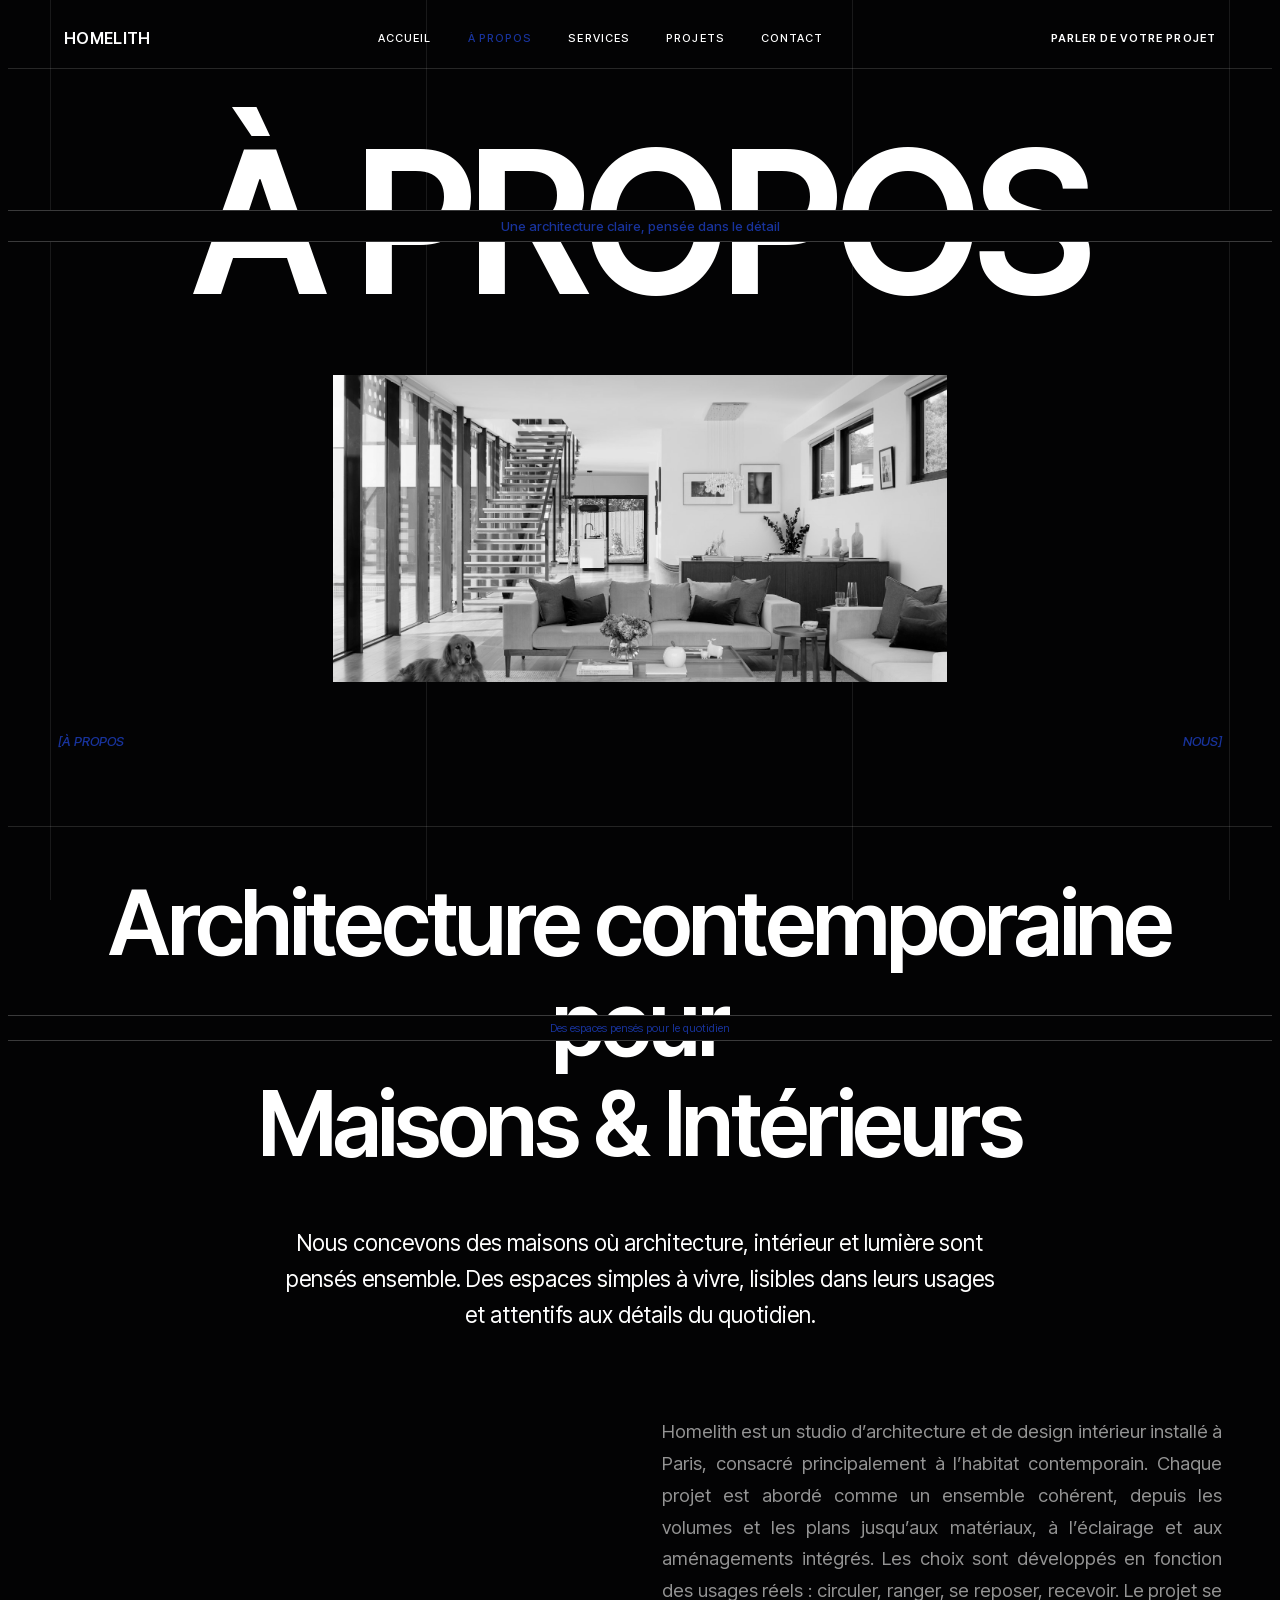
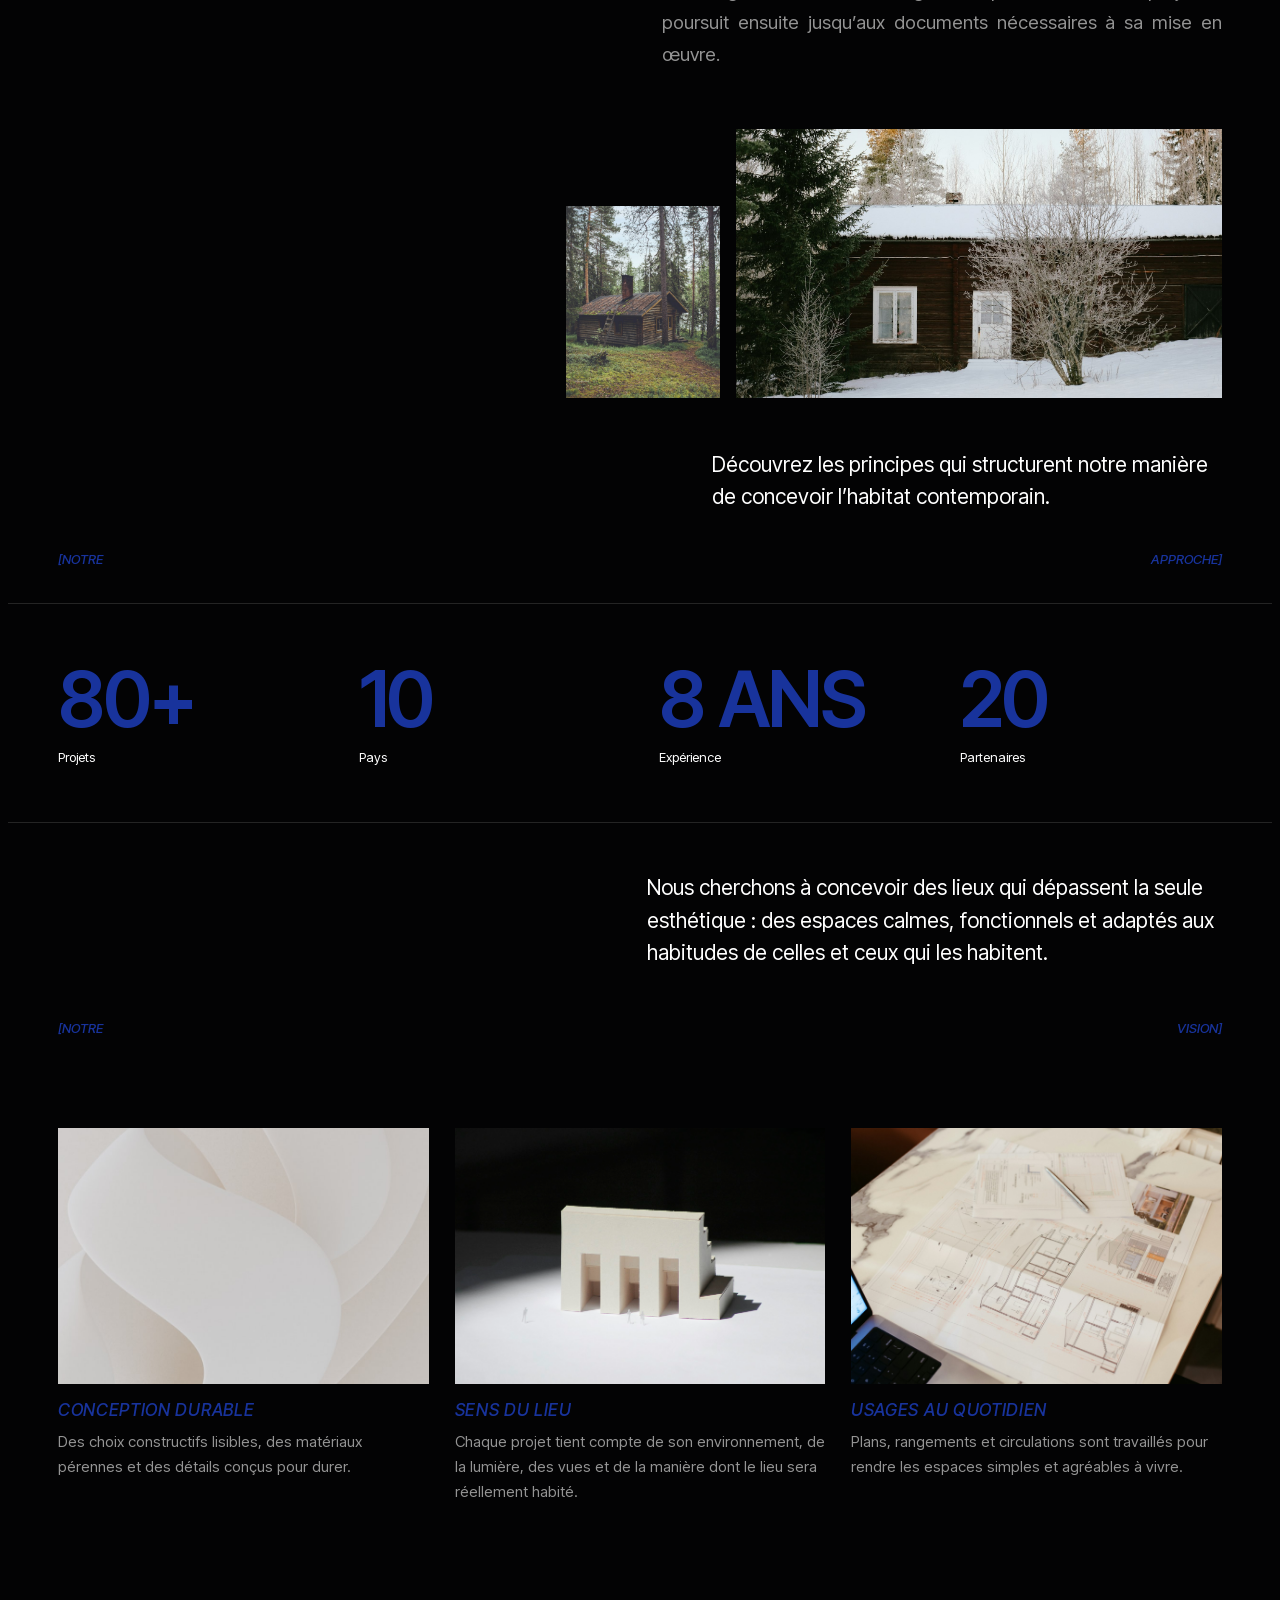
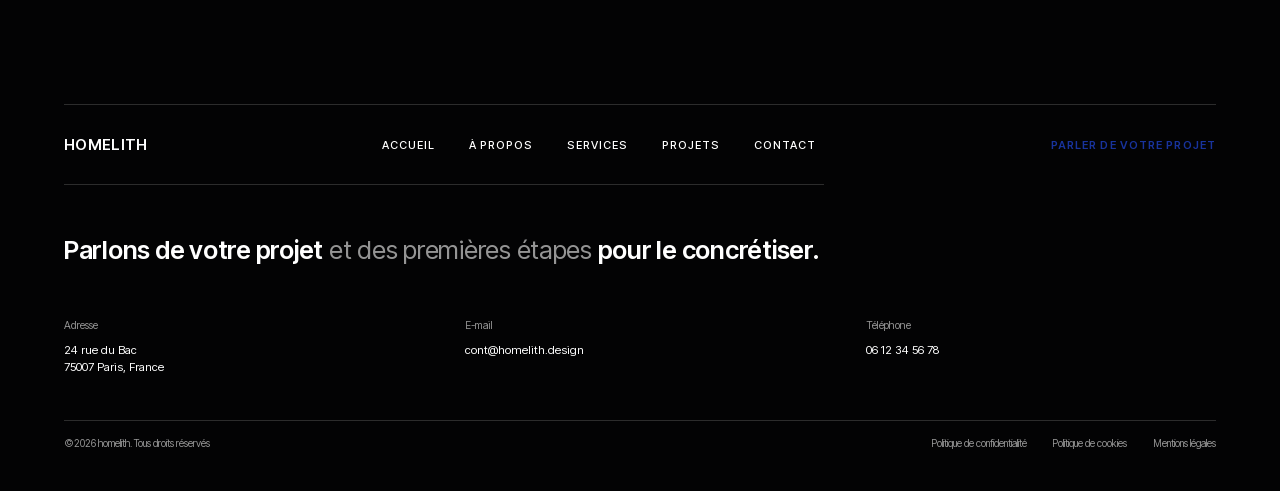
==== about.html @ 672fe9d5 "Site HOMELITH — version finale francisée (studio Paris) Site statique multi-pages (index/about/servi" ====
<!DOCTYPE html>
<html lang="en">
<head>
<meta charset="utf-8">
<meta name="viewport" content="width=device-width, initial-scale=1">
<title>Homelith — À propos</title>
<meta name="description" content="Une architecture claire, pensée dans le détail — l’approche du studio Homelith.">
<link rel="icon" href="data:image/svg+xml,%3Csvg xmlns='http://www.w3.org/2000/svg' viewBox='0 0 32 32'%3E%3Crect width='32' height='32' fill='%23030304'/%3E%3Ctext x='16' y='22' font-family='Arial,sans-serif' font-size='18' font-weight='700' fill='%23fff' text-anchor='middle'%3EH%3C/text%3E%3C/svg%3E">
<link rel="preload" href="assets/css/styles.css?v=1d74d351" as="style">
<link rel="stylesheet" href="assets/css/styles.css?v=1d74d351">
</head>
<body data-page="about">
<header class="site-header">
  <div class="wrap bar">
    <a class="brand" href="index.html">HOMELITH</a>
    <nav class="nav">
      <a href="index.html">ACCUEIL</a>
      <a href="about.html">À PROPOS</a>
      <a href="services.html">SERVICES</a>
      <a href="projects.html">PROJETS</a>
      <a href="contact.html">CONTACT</a>
    </nav>
    <a class="header-cta" href="contact.html">PARLER DE VOTRE PROJET</a>
    <button class="burger" aria-label="Menu" onclick="toggleMenu()"><span></span><span></span></button>
  </div>
  <div class="mobile-menu" id="mobileMenu">
    <a href="index.html">ACCUEIL</a>
    <a href="about.html">À PROPOS</a>
    <a href="services.html">SERVICES</a>
    <a href="projects.html">PROJETS</a>
    <a href="contact.html">CONTACT</a>
    <a href="contact.html" style="color:#18339C;font-weight:600">PARLER DE VOTRE PROJET</a>
  </div>
</header>
<main>
<div style="position:absolute;inset:0;pointer-events:none;z-index:1">
<div style="position:absolute;top:0;bottom:0;left:min(5vw,50px);width:1px;background:rgba(255,255,255,.09)"></div>
<div style="position:absolute;top:0;bottom:0;left:33.3%;width:1px;background:rgba(255,255,255,.09)"></div>
<div style="position:absolute;top:0;bottom:0;left:66.6%;width:1px;background:rgba(255,255,255,.09)"></div>
<div style="position:absolute;top:0;bottom:0;right:min(5vw,50px);width:1px;background:rgba(255,255,255,.09)"></div>
</div>

<section style="position:relative;z-index:2;padding:clamp(30px,4.2vw,64px) 0 clamp(44px,6vw,92px)">
<div style="position:relative;text-align:center">
<div style="font-weight:600;font-size:clamp(54px,15.5vw,222px);line-height:1;letter-spacing:-.035em">À PROPOS</div>
<div style="position:absolute;left:0;right:0;top:44%;border-top:1px solid rgba(255,255,255,.22);border-bottom:1px solid rgba(255,255,255,.22);background:#030304;padding:7px 0;font-size:clamp(9px,1.05vw,13px);color:#18339C;font-weight:500">Une architecture claire, pensée dans le détail</div>
</div>
<div style="width:min(648px,48vw);margin:clamp(30px,4.2vw,76px) auto 0;height:clamp(210px,24vw,360px);position:relative;filter:grayscale(1);overflow:hidden"><img class="ph bw" src="assets/images/ab-studio.jpg" alt="architect studio — black & white" loading="lazy"></div>
<div style="display:flex;justify-content:space-between;padding:clamp(24px,4vw,52px) min(5vw,50px) 0;font-style:italic;font-weight:500;font-size:13px;color:#18339C">
<div>[À PROPOS</div><div>NOUS]</div>
</div>
</section>

<section style="position:relative;z-index:2;border-top:1px solid rgba(255,255,255,.13);padding:clamp(26px,3.6vw,66px) 0 0">
<div style="position:relative;text-align:center;padding:0 min(6vw,60px)">
<div style="font-weight:600;font-size:clamp(36px,7vw,102px);line-height:1.12;letter-spacing:-.03em">Architecture contemporaine<br>pour<br>Maisons &amp; Intérieurs</div>
<div style="position:absolute;left:0;right:0;top:47%;border-top:1px solid rgba(255,255,255,.22);border-bottom:1px solid rgba(255,255,255,.22);background:#030304;padding:5px 0;font-size:clamp(8.5px,.9vw,11px);color:#18339C">Des espaces pensés pour le quotidien</div>
</div>
<div style="max-width:min(730px,84vw);margin:clamp(30px,4vw,68px) auto 0;text-align:center;font-size:clamp(17px,1.75vw,24px);line-height:1.6">Nous concevons des maisons où architecture, intérieur et lumière sont pensés ensemble. Des espaces simples à vivre, lisibles dans leurs usages et attentifs aux détails du quotidien.</div>
<div style="padding:clamp(46px,6.5vw,116px) min(5vw,50px) 0"><div style="max-width:min(560px,92%);margin-left:auto;font-size:18.5px;line-height:1.72;color:#949494;text-align:justify">Homelith est un studio d’architecture et de design intérieur installé à Paris, consacré principalement à l’habitat contemporain. Chaque projet est abordé comme un ensemble cohérent, depuis les volumes et les plans jusqu’aux matériaux, à l’éclairage et aux aménagements intégrés. Les choix sont développés en fonction des usages réels : circuler, ranger, se reposer, recevoir. Le projet se poursuit ensuite jusqu’aux documents nécessaires à sa mise en œuvre.</div><div style="display:flex;gap:16px;align-items:flex-end;justify-content:flex-end;margin-top:clamp(32px,4.6vw,72px)"><div style="width:clamp(110px,12vw,172px);height:clamp(138px,15vw,208px);position:relative;overflow:hidden"><img class="ph" src="assets/images/ab-winter-1.jpg" alt="cabin in winter, small" loading="lazy"></div><div style="width:clamp(310px,38vw,556px);height:clamp(186px,21vw,296px);position:relative;overflow:hidden"><img class="ph" src="assets/images/ab-winter-2.jpg" alt="black house in snow" loading="lazy"></div></div></div>
<div style="max-width:min(560px,80vw);margin:clamp(30px,4vw,78px) 0 0 auto;padding:0 min(5vw,50px) clamp(20px,3vw,40px) 0;font-size:clamp(16px,1.65vw,23px);line-height:1.5">Découvrez les principes qui structurent notre manière de concevoir l’habitat contemporain.</div>
<div style="display:flex;justify-content:space-between;padding:0 min(5vw,50px) clamp(20px,3vw,36px);font-style:italic;font-weight:500;font-size:13px;color:#18339C">
<div>[NOTRE</div><div>APPROCHE]</div>
</div>
</section>

<section style="position:relative;z-index:2;border-top:1px solid rgba(255,255,255,.13);border-bottom:1px solid rgba(255,255,255,.13);padding:clamp(32px,4.5vw,72px) min(5vw,50px);display:flex;flex-wrap:wrap;gap:clamp(24px,3vw,40px)">
<div style="flex:1 1 140px;min-width:120px">
<div style="color:#18339C;font-weight:600;font-size:clamp(42px,6vw,86px);line-height:1;letter-spacing:-.03em">80+</div>
<div style="font-size:13px;margin-top:10px">Projets</div>
</div>
<div style="flex:1 1 140px;min-width:120px">
<div style="color:#18339C;font-weight:600;font-size:clamp(42px,6vw,86px);line-height:1;letter-spacing:-.03em">10</div>
<div style="font-size:13px;margin-top:10px">Pays</div>
</div>
<div style="flex:1 1 140px;min-width:120px">
<div style="color:#18339C;font-weight:600;font-size:clamp(42px,6vw,86px);line-height:1;letter-spacing:-.03em">8 ANS</div>
<div style="font-size:13px;margin-top:10px">Expérience</div>
</div>
<div style="flex:1 1 140px;min-width:120px">
<div style="color:#18339C;font-weight:600;font-size:clamp(42px,6vw,86px);line-height:1;letter-spacing:-.03em">20</div>
<div style="font-size:13px;margin-top:10px">Partenaires</div>
</div>
</section>

<section style="position:relative;z-index:2;padding:clamp(28px,3.8vw,62px) min(5vw,50px) clamp(20px,2.8vw,46px)">
<div style="max-width:min(575px,82vw);margin-left:auto;font-size:clamp(16px,1.65vw,23px);line-height:1.55">Nous cherchons à concevoir des lieux qui dépassent la seule esthétique : des espaces calmes, fonctionnels et adaptés aux habitudes de celles et ceux qui les habitent.</div>
<div style="display:flex;justify-content:space-between;padding-top:clamp(26px,4vw,50px);font-style:italic;font-weight:500;font-size:13px;color:#18339C">
<div>[NOTRE</div><div>VISION]</div>
</div>
</section>

<section style="position:relative;z-index:2;padding:clamp(32px,4.4vw,76px) min(5vw,50px) clamp(58px,7.6vw,124px);display:flex;gap:clamp(16px,2vw,26px);flex-wrap:wrap">
<div style="flex:1 1 250px;min-width:230px">
<div style="height:clamp(180px,20vw,290px);position:relative;overflow:hidden"><img class="ph" src="assets/images/ab-card-1.jpg" alt="curved white paper forms" loading="lazy"></div>
<div style="font-style:italic;font-weight:500;font-size:17px;letter-spacing:.04em;color:#18339C;margin:16px 0 10px">CONCEPTION DURABLE</div>
<div style="font-size:15px;line-height:1.65;color:#949494">Des choix constructifs lisibles, des matériaux pérennes et des détails conçus pour durer.</div>
</div>
<div style="flex:1 1 250px;min-width:230px">
<div style="height:clamp(180px,20vw,290px);position:relative;overflow:hidden"><img class="ph" src="assets/images/ab-card-2.jpg" alt="white architectural model" loading="lazy"></div>
<div style="font-style:italic;font-weight:500;font-size:17px;letter-spacing:.04em;color:#18339C;margin:16px 0 10px">SENS DU LIEU</div>
<div style="font-size:15px;line-height:1.65;color:#949494">Chaque projet tient compte de son environnement, de la lumière, des vues et de la manière dont le lieu sera réellement habité.</div>
</div>
<div style="flex:1 1 250px;min-width:230px">
<div style="height:clamp(180px,20vw,290px);position:relative;overflow:hidden"><img class="ph" src="assets/images/ab-card-3.jpg" alt="drawn floor plan on a desk" loading="lazy"></div>
<div style="font-style:italic;font-weight:500;font-size:17px;letter-spacing:.04em;color:#18339C;margin:16px 0 10px">USAGES AU QUOTIDIEN</div>
<div style="font-size:15px;line-height:1.65;color:#949494">Plans, rangements et circulations sont travaillés pour rendre les espaces simples et agréables à vivre.</div>
</div>
</section>
</main>
<footer style="width:min(1200px,90vw);margin:clamp(50px,8vw,110px) auto 0;padding-bottom:clamp(20px,3vw,34px)">
<div style="border-top:1px solid rgba(255,255,255,.16);padding:clamp(20px,3vw,30px) 0;display:flex;align-items:center;justify-content:space-between;gap:20px;flex-wrap:wrap">
<div onclick="location.href='index.html'" style="font-weight:600;font-size:15px;letter-spacing:.02em;cursor:pointer">HOMELITH</div>
<nav style="display:flex;gap:clamp(16px,2.6vw,36px);font-size:11px;font-weight:500;letter-spacing:.1em;flex-wrap:wrap">
<div onclick="location.href='index.html'" style="cursor:pointer">ACCUEIL</div>
<div onclick="location.href='about.html'" style="cursor:pointer">À PROPOS</div>
<div onclick="location.href='services.html'" style="cursor:pointer">SERVICES</div>
<div onclick="location.href='projects.html'" style="cursor:pointer">PROJETS</div>
<div onclick="location.href='contact.html'" style="cursor:pointer">CONTACT</div>
</nav>
<div onclick="location.href='contact.html'" style="font-size:11px;font-weight:600;letter-spacing:.1em;color:#18339C;cursor:pointer">PARLER DE VOTRE PROJET</div>
</div>
<div style="border-top:1px solid rgba(255,255,255,.16);padding:clamp(26px,4vw,48px) 0 clamp(30px,4vw,54px);font-size:clamp(16px,2vw,26px);line-height:1.35;letter-spacing:-.01em;max-width:760px"><span style="font-weight:600">Parlons de votre projet</span> <span style="color:#949494">et des premières étapes</span> <span style="font-weight:600">pour le concrétiser.</span></div>
<div style="display:flex;gap:clamp(20px,4vw,60px);flex-wrap:wrap;padding-bottom:clamp(26px,4vw,44px)">
<div style="flex:1 1 200px;min-width:170px">
<div style="font-size:10.5px;color:#949494;margin-bottom:10px">Adresse</div>
<div style="font-size:11.5px;line-height:1.5">24 rue du Bac<br>75007 Paris, France</div>
</div>
<div style="flex:1 1 200px;min-width:170px">
<div style="font-size:10.5px;color:#949494;margin-bottom:10px">E-mail</div>
<div style="font-size:11.5px;line-height:1.5">cont@homelith.design</div>
</div>
<div style="flex:1 1 200px;min-width:170px">
<div style="font-size:10.5px;color:#949494;margin-bottom:10px">Téléphone</div>
<div style="font-size:11.5px;line-height:1.5">06 12 34 56 78</div>
</div>
</div>
<div style="border-top:1px solid rgba(255,255,255,.16);padding-top:16px;display:flex;justify-content:space-between;gap:16px;flex-wrap:wrap;font-size:10px;color:#949494">
<div>©2026 homelith. Tous droits réservés</div>
<div style="display:flex;gap:clamp(14px,2vw,26px)">
<div>Politique de confidentialité</div>
<div>Politique de cookies</div>
<div>Mentions légales</div>
</div>
</div>
</footer>
<script src="assets/js/main.js?v=1d74d351" defer></script>
</body>
</html>
---- assets/css/styles.css ----
@font-face {
  font-family: 'Inter Tight';
  font-style: italic;
  font-weight: 400;
  font-display: swap;
  src: url("../fonts/06019c0d-9b26-4d04-b761-f902d1ddaa3a.woff2") format('woff2');
  unicode-range: U+0460-052F, U+1C80-1C8A, U+20B4, U+2DE0-2DFF, U+A640-A69F, U+FE2E-FE2F;
}
/* cyrillic */
@font-face {
  font-family: 'Inter Tight';
  font-style: italic;
  font-weight: 400;
  font-display: swap;
  src: url("../fonts/a4943705-ee1f-40c4-b0c6-a96378a367a2.woff2") format('woff2');
  unicode-range: U+0301, U+0400-045F, U+0490-0491, U+04B0-04B1, U+2116;
}
/* greek-ext */
@font-face {
  font-family: 'Inter Tight';
  font-style: italic;
  font-weight: 400;
  font-display: swap;
  src: url("../fonts/ac2bfabd-6982-4e6d-97a0-be0786db70fe.woff2") format('woff2');
  unicode-range: U+1F00-1FFF;
}
/* greek */
@font-face {
  font-family: 'Inter Tight';
  font-style: italic;
  font-weight: 400;
  font-display: swap;
  src: url("../fonts/ff351326-7f2c-4c89-90bb-53c91300c908.woff2") format('woff2');
  unicode-range: U+0370-0377, U+037A-037F, U+0384-038A, U+038C, U+038E-03A1, U+03A3-03FF;
}
/* vietnamese */
@font-face {
  font-family: 'Inter Tight';
  font-style: italic;
  font-weight: 400;
  font-display: swap;
  src: url("../fonts/71c9f833-1aa9-4c13-8c57-2075fcbbff94.woff2") format('woff2');
  unicode-range: U+0102-0103, U+0110-0111, U+0128-0129, U+0168-0169, U+01A0-01A1, U+01AF-01B0, U+0300-0301, U+0303-0304, U+0308-0309, U+0323, U+0329, U+1EA0-1EF9, U+20AB;
}
/* latin-ext */
@font-face {
  font-family: 'Inter Tight';
  font-style: italic;
  font-weight: 400;
  font-display: swap;
  src: url("../fonts/3a5c5d88-f42d-4cc6-bcf9-59f2c28704bc.woff2") format('woff2');
  unicode-range: U+0100-02BA, U+02BD-02C5, U+02C7-02CC, U+02CE-02D7, U+02DD-02FF, U+0304, U+0308, U+0329, U+1D00-1DBF, U+1E00-1E9F, U+1EF2-1EFF, U+2020, U+20A0-20AB, U+20AD-20C0, U+2113, U+2C60-2C7F, U+A720-A7FF;
}
/* latin */
@font-face {
  font-family: 'Inter Tight';
  font-style: italic;
  font-weight: 400;
  font-display: swap;
  src: url("../fonts/0e027fd2-0095-4105-9342-52ce3b7681ce.woff2") format('woff2');
  unicode-range: U+0000-00FF, U+0131, U+0152-0153, U+02BB-02BC, U+02C6, U+02DA, U+02DC, U+0304, U+0308, U+0329, U+2000-206F, U+20AC, U+2122, U+2191, U+2193, U+2212, U+2215, U+FEFF, U+FFFD;
}
/* cyrillic-ext */
@font-face {
  font-family: 'Inter Tight';
  font-style: italic;
  font-weight: 500;
  font-display: swap;
  src: url("../fonts/06019c0d-9b26-4d04-b761-f902d1ddaa3a.woff2") format('woff2');
  unicode-range: U+0460-052F, U+1C80-1C8A, U+20B4, U+2DE0-2DFF, U+A640-A69F, U+FE2E-FE2F;
}
/* cyrillic */
@font-face {
  font-family: 'Inter Tight';
  font-style: italic;
  font-weight: 500;
  font-display: swap;
  src: url("../fonts/a4943705-ee1f-40c4-b0c6-a96378a367a2.woff2") format('woff2');
  unicode-range: U+0301, U+0400-045F, U+0490-0491, U+04B0-04B1, U+2116;
}
/* greek-ext */
@font-face {
  font-family: 'Inter Tight';
  font-style: italic;
  font-weight: 500;
  font-display: swap;
  src: url("../fonts/ac2bfabd-6982-4e6d-97a0-be0786db70fe.woff2") format('woff2');
  unicode-range: U+1F00-1FFF;
}
/* greek */
@font-face {
  font-family: 'Inter Tight';
  font-style: italic;
  font-weight: 500;
  font-display: swap;
  src: url("../fonts/ff351326-7f2c-4c89-90bb-53c91300c908.woff2") format('woff2');
  unicode-range: U+0370-0377, U+037A-037F, U+0384-038A, U+038C, U+038E-03A1, U+03A3-03FF;
}
/* vietnamese */
@font-face {
  font-family: 'Inter Tight';
  font-style: italic;
  font-weight: 500;
  font-display: swap;
  src: url("../fonts/71c9f833-1aa9-4c13-8c57-2075fcbbff94.woff2") format('woff2');
  unicode-range: U+0102-0103, U+0110-0111, U+0128-0129, U+0168-0169, U+01A0-01A1, U+01AF-01B0, U+0300-0301, U+0303-0304, U+0308-0309, U+0323, U+0329, U+1EA0-1EF9, U+20AB;
}
/* latin-ext */
@font-face {
  font-family: 'Inter Tight';
  font-style: italic;
  font-weight: 500;
  font-display: swap;
  src: url("../fonts/3a5c5d88-f42d-4cc6-bcf9-59f2c28704bc.woff2") format('woff2');
  unicode-range: U+0100-02BA, U+02BD-02C5, U+02C7-02CC, U+02CE-02D7, U+02DD-02FF, U+0304, U+0308, U+0329, U+1D00-1DBF, U+1E00-1E9F, U+1EF2-1EFF, U+2020, U+20A0-20AB, U+20AD-20C0, U+2113, U+2C60-2C7F, U+A720-A7FF;
}
/* latin */
@font-face {
  font-family: 'Inter Tight';
  font-style: italic;
  font-weight: 500;
  font-display: swap;
  src: url("../fonts/0e027fd2-0095-4105-9342-52ce3b7681ce.woff2") format('woff2');
  unicode-range: U+0000-00FF, U+0131, U+0152-0153, U+02BB-02BC, U+02C6, U+02DA, U+02DC, U+0304, U+0308, U+0329, U+2000-206F, U+20AC, U+2122, U+2191, U+2193, U+2212, U+2215, U+FEFF, U+FFFD;
}
/* cyrillic-ext */
@font-face {
  font-family: 'Inter Tight';
  font-style: italic;
  font-weight: 600;
  font-display: swap;
  src: url("../fonts/06019c0d-9b26-4d04-b761-f902d1ddaa3a.woff2") format('woff2');
  unicode-range: U+0460-052F, U+1C80-1C8A, U+20B4, U+2DE0-2DFF, U+A640-A69F, U+FE2E-FE2F;
}
/* cyrillic */
@font-face {
  font-family: 'Inter Tight';
  font-style: italic;
  font-weight: 600;
  font-display: swap;
  src: url("../fonts/a4943705-ee1f-40c4-b0c6-a96378a367a2.woff2") format('woff2');
  unicode-range: U+0301, U+0400-045F, U+0490-0491, U+04B0-04B1, U+2116;
}
/* greek-ext */
@font-face {
  font-family: 'Inter Tight';
  font-style: italic;
  font-weight: 600;
  font-display: swap;
  src: url("../fonts/ac2bfabd-6982-4e6d-97a0-be0786db70fe.woff2") format('woff2');
  unicode-range: U+1F00-1FFF;
}
/* greek */
@font-face {
  font-family: 'Inter Tight';
  font-style: italic;
  font-weight: 600;
  font-display: swap;
  src: url("../fonts/ff351326-7f2c-4c89-90bb-53c91300c908.woff2") format('woff2');
  unicode-range: U+0370-0377, U+037A-037F, U+0384-038A, U+038C, U+038E-03A1, U+03A3-03FF;
}
/* vietnamese */
@font-face {
  font-family: 'Inter Tight';
  font-style: italic;
  font-weight: 600;
  font-display: swap;
  src: url("../fonts/71c9f833-1aa9-4c13-8c57-2075fcbbff94.woff2") format('woff2');
  unicode-range: U+0102-0103, U+0110-0111, U+0128-0129, U+0168-0169, U+01A0-01A1, U+01AF-01B0, U+0300-0301, U+0303-0304, U+0308-0309, U+0323, U+0329, U+1EA0-1EF9, U+20AB;
}
/* latin-ext */
@font-face {
  font-family: 'Inter Tight';
  font-style: italic;
  font-weight: 600;
  font-display: swap;
  src: url("../fonts/3a5c5d88-f42d-4cc6-bcf9-59f2c28704bc.woff2") format('woff2');
  unicode-range: U+0100-02BA, U+02BD-02C5, U+02C7-02CC, U+02CE-02D7, U+02DD-02FF, U+0304, U+0308, U+0329, U+1D00-1DBF, U+1E00-1E9F, U+1EF2-1EFF, U+2020, U+20A0-20AB, U+20AD-20C0, U+2113, U+2C60-2C7F, U+A720-A7FF;
}
/* latin */
@font-face {
  font-family: 'Inter Tight';
  font-style: italic;
  font-weight: 600;
  font-display: swap;
  src: url("../fonts/0e027fd2-0095-4105-9342-52ce3b7681ce.woff2") format('woff2');
  unicode-range: U+0000-00FF, U+0131, U+0152-0153, U+02BB-02BC, U+02C6, U+02DA, U+02DC, U+0304, U+0308, U+0329, U+2000-206F, U+20AC, U+2122, U+2191, U+2193, U+2212, U+2215, U+FEFF, U+FFFD;
}
/* cyrillic-ext */
@font-face {
  font-family: 'Inter Tight';
  font-style: normal;
  font-weight: 400;
  font-display: swap;
  src: url("../fonts/39132c0e-5295-4c6c-848f-da38fcf31092.woff2") format('woff2');
  unicode-range: U+0460-052F, U+1C80-1C8A, U+20B4, U+2DE0-2DFF, U+A640-A69F, U+FE2E-FE2F;
}
/* cyrillic */
@font-face {
  font-family: 'Inter Tight';
  font-style: normal;
  font-weight: 400;
  font-display: swap;
  src: url("../fonts/d21afd00-c2f2-4e1e-a474-f08c0ea5e318.woff2") format('woff2');
  unicode-range: U+0301, U+0400-045F, U+0490-0491, U+04B0-04B1, U+2116;
}
/* greek-ext */
@font-face {
  font-family: 'Inter Tight';
  font-style: normal;
  font-weight: 400;
  font-display: swap;
  src: url("../fonts/26bd7764-7e51-4ee3-a55d-19adad9abb97.woff2") format('woff2');
  unicode-range: U+1F00-1FFF;
}
/* greek */
@font-face {
  font-family: 'Inter Tight';
  font-style: normal;
  font-weight: 400;
  font-display: swap;
  src: url("../fonts/ac9f3a45-fcbf-43a2-b544-7f8603b0f373.woff2") format('woff2');
  unicode-range: U+0370-0377, U+037A-037F, U+0384-038A, U+038C, U+038E-03A1, U+03A3-03FF;
}
/* vietnamese */
@font-face {
  font-family: 'Inter Tight';
  font-style: normal;
  font-weight: 400;
  font-display: swap;
  src: url("../fonts/ed09aa1c-c395-4e20-992c-295ae06f826a.woff2") format('woff2');
  unicode-range: U+0102-0103, U+0110-0111, U+0128-0129, U+0168-0169, U+01A0-01A1, U+01AF-01B0, U+0300-0301, U+0303-0304, U+0308-0309, U+0323, U+0329, U+1EA0-1EF9, U+20AB;
}
/* latin-ext */
@font-face {
  font-family: 'Inter Tight';
  font-style: normal;
  font-weight: 400;
  font-display: swap;
  src: url("../fonts/25fc2420-0193-446c-81ea-c78a8d03ab07.woff2") format('woff2');
  unicode-range: U+0100-02BA, U+02BD-02C5, U+02C7-02CC, U+02CE-02D7, U+02DD-02FF, U+0304, U+0308, U+0329, U+1D00-1DBF, U+1E00-1E9F, U+1EF2-1EFF, U+2020, U+20A0-20AB, U+20AD-20C0, U+2113, U+2C60-2C7F, U+A720-A7FF;
}
/* latin */
@font-face {
  font-family: 'Inter Tight';
  font-style: normal;
  font-weight: 400;
  font-display: swap;
  src: url("../fonts/877bae51-ebec-441b-9bd5-a55c8d783ca2.woff2") format('woff2');
  unicode-range: U+0000-00FF, U+0131, U+0152-0153, U+02BB-02BC, U+02C6, U+02DA, U+02DC, U+0304, U+0308, U+0329, U+2000-206F, U+20AC, U+2122, U+2191, U+2193, U+2212, U+2215, U+FEFF, U+FFFD;
}
/* cyrillic-ext */
@font-face {
  font-family: 'Inter Tight';
  font-style: normal;
  font-weight: 500;
  font-display: swap;
  src: url("../fonts/39132c0e-5295-4c6c-848f-da38fcf31092.woff2") format('woff2');
  unicode-range: U+0460-052F, U+1C80-1C8A, U+20B4, U+2DE0-2DFF, U+A640-A69F, U+FE2E-FE2F;
}
/* cyrillic */
@font-face {
  font-family: 'Inter Tight';
  font-style: normal;
  font-weight: 500;
  font-display: swap;
  src: url("../fonts/d21afd00-c2f2-4e1e-a474-f08c0ea5e318.woff2") format('woff2');
  unicode-range: U+0301, U+0400-045F, U+0490-0491, U+04B0-04B1, U+2116;
}
/* greek-ext */
@font-face {
  font-family: 'Inter Tight';
  font-style: normal;
  font-weight: 500;
  font-display: swap;
  src: url("../fonts/26bd7764-7e51-4ee3-a55d-19adad9abb97.woff2") format('woff2');
  unicode-range: U+1F00-1FFF;
}
/* greek */
@font-face {
  font-family: 'Inter Tight';
  font-style: normal;
  font-weight: 500;
  font-display: swap;
  src: url("../fonts/ac9f3a45-fcbf-43a2-b544-7f8603b0f373.woff2") format('woff2');
  unicode-range: U+0370-0377, U+037A-037F, U+0384-038A, U+038C, U+038E-03A1, U+03A3-03FF;
}
/* vietnamese */
@font-face {
  font-family: 'Inter Tight';
  font-style: normal;
  font-weight: 500;
  font-display: swap;
  src: url("../fonts/ed09aa1c-c395-4e20-992c-295ae06f826a.woff2") format('woff2');
  unicode-range: U+0102-0103, U+0110-0111, U+0128-0129, U+0168-0169, U+01A0-01A1, U+01AF-01B0, U+0300-0301, U+0303-0304, U+0308-0309, U+0323, U+0329, U+1EA0-1EF9, U+20AB;
}
/* latin-ext */
@font-face {
  font-family: 'Inter Tight';
  font-style: normal;
  font-weight: 500;
  font-display: swap;
  src: url("../fonts/25fc2420-0193-446c-81ea-c78a8d03ab07.woff2") format('woff2');
  unicode-range: U+0100-02BA, U+02BD-02C5, U+02C7-02CC, U+02CE-02D7, U+02DD-02FF, U+0304, U+0308, U+0329, U+1D00-1DBF, U+1E00-1E9F, U+1EF2-1EFF, U+2020, U+20A0-20AB, U+20AD-20C0, U+2113, U+2C60-2C7F, U+A720-A7FF;
}
/* latin */
@font-face {
  font-family: 'Inter Tight';
  font-style: normal;
  font-weight: 500;
  font-display: swap;
  src: url("../fonts/877bae51-ebec-441b-9bd5-a55c8d783ca2.woff2") format('woff2');
  unicode-range: U+0000-00FF, U+0131, U+0152-0153, U+02BB-02BC, U+02C6, U+02DA, U+02DC, U+0304, U+0308, U+0329, U+2000-206F, U+20AC, U+2122, U+2191, U+2193, U+2212, U+2215, U+FEFF, U+FFFD;
}
/* cyrillic-ext */
@font-face {
  font-family: 'Inter Tight';
  font-style: normal;
  font-weight: 600;
  font-display: swap;
  src: url("../fonts/39132c0e-5295-4c6c-848f-da38fcf31092.woff2") format('woff2');
  unicode-range: U+0460-052F, U+1C80-1C8A, U+20B4, U+2DE0-2DFF, U+A640-A69F, U+FE2E-FE2F;
}
/* cyrillic */
@font-face {
  font-family: 'Inter Tight';
  font-style: normal;
  font-weight: 600;
  font-display: swap;
  src: url("../fonts/d21afd00-c2f2-4e1e-a474-f08c0ea5e318.woff2") format('woff2');
  unicode-range: U+0301, U+0400-045F, U+0490-0491, U+04B0-04B1, U+2116;
}
/* greek-ext */
@font-face {
  font-family: 'Inter Tight';
  font-style: normal;
  font-weight: 600;
  font-display: swap;
  src: url("../fonts/26bd7764-7e51-4ee3-a55d-19adad9abb97.woff2") format('woff2');
  unicode-range: U+1F00-1FFF;
}
/* greek */
@font-face {
  font-family: 'Inter Tight';
  font-style: normal;
  font-weight: 600;
  font-display: swap;
  src: url("../fonts/ac9f3a45-fcbf-43a2-b544-7f8603b0f373.woff2") format('woff2');
  unicode-range: U+0370-0377, U+037A-037F, U+0384-038A, U+038C, U+038E-03A1, U+03A3-03FF;
}
/* vietnamese */
@font-face {
  font-family: 'Inter Tight';
  font-style: normal;
  font-weight: 600;
  font-display: swap;
  src: url("../fonts/ed09aa1c-c395-4e20-992c-295ae06f826a.woff2") format('woff2');
  unicode-range: U+0102-0103, U+0110-0111, U+0128-0129, U+0168-0169, U+01A0-01A1, U+01AF-01B0, U+0300-0301, U+0303-0304, U+0308-0309, U+0323, U+0329, U+1EA0-1EF9, U+20AB;
}
/* latin-ext */
@font-face {
  font-family: 'Inter Tight';
  font-style: normal;
  font-weight: 600;
  font-display: swap;
  src: url("../fonts/25fc2420-0193-446c-81ea-c78a8d03ab07.woff2") format('woff2');
  unicode-range: U+0100-02BA, U+02BD-02C5, U+02C7-02CC, U+02CE-02D7, U+02DD-02FF, U+0304, U+0308, U+0329, U+1D00-1DBF, U+1E00-1E9F, U+1EF2-1EFF, U+2020, U+20A0-20AB, U+20AD-20C0, U+2113, U+2C60-2C7F, U+A720-A7FF;
}
/* latin */
@font-face {
  font-family: 'Inter Tight';
  font-style: normal;
  font-weight: 600;
  font-display: swap;
  src: url("../fonts/877bae51-ebec-441b-9bd5-a55c8d783ca2.woff2") format('woff2');
  unicode-range: U+0000-00FF, U+0131, U+0152-0153, U+02BB-02BC, U+02C6, U+02DA, U+02DC, U+0304, U+0308, U+0329, U+2000-206F, U+20AC, U+2122, U+2191, U+2193, U+2212, U+2215, U+FEFF, U+FFFD;
}
/* cyrillic-ext */
@font-face {
  font-family: 'Martian Mono';
  font-style: normal;
  font-weight: 500;
  font-stretch: 100%;
  font-display: swap;
  src: url("../fonts/2363962d-90c8-4798-8048-15c203f1397e.woff2") format('woff2');
  unicode-range: U+0460-052F, U+1C80-1C8A, U+20B4, U+2DE0-2DFF, U+A640-A69F, U+FE2E-FE2F;
}
/* cyrillic */
@font-face {
  font-family: 'Martian Mono';
  font-style: normal;
  font-weight: 500;
  font-stretch: 100%;
  font-display: swap;
  src: url("../fonts/b178ef5a-d3d6-4a2c-bbea-4f4cabfd3b41.woff2") format('woff2');
  unicode-range: U+0301, U+0400-045F, U+0490-0491, U+04B0-04B1, U+2116;
}
/* latin-ext */
@font-face {
  font-family: 'Martian Mono';
  font-style: normal;
  font-weight: 500;
  font-stretch: 100%;
  font-display: swap;
  src: url("../fonts/54e547a0-bbf0-4dbe-94f3-e1d323007187.woff2") format('woff2');
  unicode-range: U+0100-02BA, U+02BD-02C5, U+02C7-02CC, U+02CE-02D7, U+02DD-02FF, U+0304, U+0308, U+0329, U+1D00-1DBF, U+1E00-1E9F, U+1EF2-1EFF, U+2020, U+20A0-20AB, U+20AD-20C0, U+2113, U+2C60-2C7F, U+A720-A7FF;
}
/* latin */
@font-face {
  font-family: 'Martian Mono';
  font-style: normal;
  font-weight: 500;
  font-stretch: 100%;
  font-display: swap;
  src: url("../fonts/c0184bfe-83c0-4182-ac22-4d7fd594fdfc.woff2") format('woff2');
  unicode-range: U+0000-00FF, U+0131, U+0152-0153, U+02BB-02BC, U+02C6, U+02DA, U+02DC, U+0304, U+0308, U+0329, U+2000-206F, U+20AC, U+2122, U+2191, U+2193, U+2212, U+2215, U+FEFF, U+FFFD;
}
/* cyrillic-ext */
@font-face {
  font-family: 'Martian Mono';
  font-style: normal;
  font-weight: 600;
  font-stretch: 100%;
  font-display: swap;
  src: url("../fonts/2363962d-90c8-4798-8048-15c203f1397e.woff2") format('woff2');
  unicode-range: U+0460-052F, U+1C80-1C8A, U+20B4, U+2DE0-2DFF, U+A640-A69F, U+FE2E-FE2F;
}
/* cyrillic */
@font-face {
  font-family: 'Martian Mono';
  font-style: normal;
  font-weight: 600;
  font-stretch: 100%;
  font-display: swap;
  src: url("../fonts/b178ef5a-d3d6-4a2c-bbea-4f4cabfd3b41.woff2") format('woff2');
  unicode-range: U+0301, U+0400-045F, U+0490-0491, U+04B0-04B1, U+2116;
}
/* latin-ext */
@font-face {
  font-family: 'Martian Mono';
  font-style: normal;
  font-weight: 600;
  font-stretch: 100%;
  font-display: swap;
  src: url("../fonts/54e547a0-bbf0-4dbe-94f3-e1d323007187.woff2") format('woff2');
  unicode-range: U+0100-02BA, U+02BD-02C5, U+02C7-02CC, U+02CE-02D7, U+02DD-02FF, U+0304, U+0308, U+0329, U+1D00-1DBF, U+1E00-1E9F, U+1EF2-1EFF, U+2020, U+20A0-20AB, U+20AD-20C0, U+2113, U+2C60-2C7F, U+A720-A7FF;
}
/* latin */
@font-face {
  font-family: 'Martian Mono';
  font-style: normal;
  font-weight: 600;
  font-stretch: 100%;
  font-display: swap;
  src: url("../fonts/c0184bfe-83c0-4182-ac22-4d7fd594fdfc.woff2") format('woff2');
  unicode-range: U+0000-00FF, U+0131, U+0152-0153, U+02BB-02BC, U+02C6, U+02DA, U+02DC, U+0304, U+0308, U+0329, U+2000-206F, U+20AC, U+2122, U+2191, U+2193, U+2212, U+2215, U+FEFF, U+FFFD;
}
</style>
<script src="ed41ed3c-b28e-4987-8b25-b31c5e3541ae"></script>
<style>
html,body{margin:0;padding:0;background:#030304}
*{box-sizing:border-box}
a{color:#FFFFFF;text-decoration:none}
a:hover{color:#18339C}
::selection{background:#18339C;color:#FFFFFF}
input{font-family:'Inter Tight',sans-serif;color:#FFFFFF}
input::placeholder{color:#949494}
image-slot{--is-bg:#0a0a0c}

/* ===== HOMELITH — shared layout & components ===== */
:root{
  --black:#030304; --blue:#18339C; --grey:#949494; --white:#FFFFFF;
  --hair:rgba(255,255,255,.14);
}
html{scroll-behavior:smooth}
body{min-height:100vh;background:var(--black);font-family:'Inter Tight',sans-serif;color:var(--white);-webkit-font-smoothing:antialiased}
img{display:block;max-width:100%}

/* image slots -> cover images */
.imgwrap{position:relative;overflow:hidden;background:#0a0a0c}
.imgwrap>img{position:absolute;inset:0;width:100%;height:100%;object-fit:cover;transition:transform .6s cubic-bezier(.2,.6,.2,1)}
.imgwrap.zoom:hover>img{transform:scale(1.04)}

/* photo slots: fill their positioned parent, cover */
.ph{position:absolute;inset:0;width:100%;height:100%;object-fit:cover;background:#0a0a0c;transition:transform .6s cubic-bezier(.2,.6,.2,1)}
/* parents that hold a .ph must clip the zoom */
.ph{will-change:transform}

/* container */
.wrap{width:min(1200px,90vw);margin:0 auto}

/* ===== Header ===== */
.site-header{border-bottom:1px solid var(--hair);position:relative;z-index:40}
.site-header .bar{display:flex;align-items:center;justify-content:space-between;gap:20px;padding:20px 0}
.brand{font-weight:600;font-size:16px;letter-spacing:.02em}
.nav{display:flex;gap:36px;font-size:11px;font-weight:500;letter-spacing:.1em}
.nav a,.header-cta{color:var(--white)}
.nav a:hover,.header-cta:hover{color:var(--blue)}
.header-cta{font-size:11px;font-weight:600;letter-spacing:.1em}
.burger{display:none;width:26px;height:14px;flex-direction:column;justify-content:space-between;cursor:pointer;background:none;border:0;padding:0}
.burger span{height:1px;background:#fff;display:block}
.mobile-menu{display:none;border-top:1px solid var(--hair);padding:18px min(5vw,24px) 26px;flex-direction:column;gap:16px;font-size:12px;font-weight:500;letter-spacing:.1em}
.mobile-menu.open{display:flex}
/* active nav state per page */
body[data-page="home"] .nav a[href="index.html"],
body[data-page="about"] .nav a[href="about.html"],
body[data-page="services"] .nav a[href="services.html"],
body[data-page="projects"] .nav a[href="projects.html"],
body[data-page="contact"] .nav a[href="contact.html"],
body[data-page="home"] .mobile-menu a[href="index.html"],
body[data-page="about"] .mobile-menu a[href="about.html"],
body[data-page="services"] .mobile-menu a[href="services.html"],
body[data-page="projects"] .mobile-menu a[href="projects.html"],
body[data-page="contact"] .mobile-menu a[href="contact.html"]{color:var(--blue)}

/* ===== Footer ===== */
.site-footer{border-top:1px solid var(--hair);margin-top:clamp(80px,10vw,160px)}

/* buttons w/ arrow-box */
.btn-line{display:inline-flex;align-items:stretch;border:1px solid var(--white);font-size:13px;color:#fff}
.btn-line span.lbl{padding:14px 22px}
.btn-line span.arw{display:flex;align-items:center;justify-content:center;width:48px;border-left:1px solid var(--white)}
.btn-line:hover{color:#fff}

@media(max-width:900px){
  .nav,.header-cta{display:none}
  .burger{display:flex}
}

/* ===== Services hover rows ===== */
.svc-row{color:#fff;text-decoration:none;transition:color .2s}
.svc-row .svc-price{opacity:0;color:#18339C;transition:opacity .2s}
.svc-row:hover{color:#18339C;text-decoration:underline;text-underline-offset:4px}
.svc-row:hover .svc-price{opacity:1}

/* ===== Interior fit-out carousel ===== */
.fit-slide{display:none}
.fit-slide.is-active{display:block}

/* ===== Project cards zoom ===== */
[data-zoom]:hover .ph,.pj-card:hover .ph{transform:scale(1.05)}

/* ===== Projects filter menu ===== */
.filter-menu[hidden]{display:none}

/* ===== Budget pills active ===== */
.budget-pill.is-active{color:#18339C!important}


/* Black & white photo slots */
.ph.bw{filter:grayscale(1) contrast(1.02)}

/* ===== Hero Home — canevas ratio fixe (desktop = reproduction maquette) ===== */
.hero{overflow:visible}
/* Mobile : titres empilés à gauche, rien ne déborde */
@media (max-width:760px){
  .hero{aspect-ratio:auto!important;min-height:80vh!important;overflow:hidden}
  .hero-designed{font-size:13.5vw!important;left:4%!important;top:16%!important}
  .hero-houses{font-size:13.5vw!important;left:4%!important;top:33%!important}
  .hero-tag{font-size:3vw!important;left:4%!important;top:29%!important}
  .hero-blue{font-size:2.7vw!important;left:2%!important;top:132%!important;white-space:nowrap!important}
  .hero-desc{font-size:3.1vw!important;max-width:74%!important;left:4%!important;top:60%!important}
  .hero-btn{right:4%!important;top:72%!important}
  .hero-btn span:first-child{padding:2.6vw 3.6vw!important;font-size:2.7vw!important}
  .hero-btn span:last-child{width:9vw!important;font-size:2.7vw!important}
  .hero-wire{width:92%!important;top:4%!important}
}

/* Projects — editorial asymmetric grid: stack on mobile */
@media (max-width:820px){
  .pj-row{flex-direction:column}
  .pj-row .pj-cell{width:100%!important;margin-left:0!important;margin-top:clamp(30px,7vw,50px)}
  .pj-row .pj-cell:first-child{margin-top:0}
}
---- assets/css/styles.css ----
@font-face {
  font-family: 'Inter Tight';
  font-style: italic;
  font-weight: 400;
  font-display: swap;
  src: url("../fonts/06019c0d-9b26-4d04-b761-f902d1ddaa3a.woff2") format('woff2');
  unicode-range: U+0460-052F, U+1C80-1C8A, U+20B4, U+2DE0-2DFF, U+A640-A69F, U+FE2E-FE2F;
}
/* cyrillic */
@font-face {
  font-family: 'Inter Tight';
  font-style: italic;
  font-weight: 400;
  font-display: swap;
  src: url("../fonts/a4943705-ee1f-40c4-b0c6-a96378a367a2.woff2") format('woff2');
  unicode-range: U+0301, U+0400-045F, U+0490-0491, U+04B0-04B1, U+2116;
}
/* greek-ext */
@font-face {
  font-family: 'Inter Tight';
  font-style: italic;
  font-weight: 400;
  font-display: swap;
  src: url("../fonts/ac2bfabd-6982-4e6d-97a0-be0786db70fe.woff2") format('woff2');
  unicode-range: U+1F00-1FFF;
}
/* greek */
@font-face {
  font-family: 'Inter Tight';
  font-style: italic;
  font-weight: 400;
  font-display: swap;
  src: url("../fonts/ff351326-7f2c-4c89-90bb-53c91300c908.woff2") format('woff2');
  unicode-range: U+0370-0377, U+037A-037F, U+0384-038A, U+038C, U+038E-03A1, U+03A3-03FF;
}
/* vietnamese */
@font-face {
  font-family: 'Inter Tight';
  font-style: italic;
  font-weight: 400;
  font-display: swap;
  src: url("../fonts/71c9f833-1aa9-4c13-8c57-2075fcbbff94.woff2") format('woff2');
  unicode-range: U+0102-0103, U+0110-0111, U+0128-0129, U+0168-0169, U+01A0-01A1, U+01AF-01B0, U+0300-0301, U+0303-0304, U+0308-0309, U+0323, U+0329, U+1EA0-1EF9, U+20AB;
}
/* latin-ext */
@font-face {
  font-family: 'Inter Tight';
  font-style: italic;
  font-weight: 400;
  font-display: swap;
  src: url("../fonts/3a5c5d88-f42d-4cc6-bcf9-59f2c28704bc.woff2") format('woff2');
  unicode-range: U+0100-02BA, U+02BD-02C5, U+02C7-02CC, U+02CE-02D7, U+02DD-02FF, U+0304, U+0308, U+0329, U+1D00-1DBF, U+1E00-1E9F, U+1EF2-1EFF, U+2020, U+20A0-20AB, U+20AD-20C0, U+2113, U+2C60-2C7F, U+A720-A7FF;
}
/* latin */
@font-face {
  font-family: 'Inter Tight';
  font-style: italic;
  font-weight: 400;
  font-display: swap;
  src: url("../fonts/0e027fd2-0095-4105-9342-52ce3b7681ce.woff2") format('woff2');
  unicode-range: U+0000-00FF, U+0131, U+0152-0153, U+02BB-02BC, U+02C6, U+02DA, U+02DC, U+0304, U+0308, U+0329, U+2000-206F, U+20AC, U+2122, U+2191, U+2193, U+2212, U+2215, U+FEFF, U+FFFD;
}
/* cyrillic-ext */
@font-face {
  font-family: 'Inter Tight';
  font-style: italic;
  font-weight: 500;
  font-display: swap;
  src: url("../fonts/06019c0d-9b26-4d04-b761-f902d1ddaa3a.woff2") format('woff2');
  unicode-range: U+0460-052F, U+1C80-1C8A, U+20B4, U+2DE0-2DFF, U+A640-A69F, U+FE2E-FE2F;
}
/* cyrillic */
@font-face {
  font-family: 'Inter Tight';
  font-style: italic;
  font-weight: 500;
  font-display: swap;
  src: url("../fonts/a4943705-ee1f-40c4-b0c6-a96378a367a2.woff2") format('woff2');
  unicode-range: U+0301, U+0400-045F, U+0490-0491, U+04B0-04B1, U+2116;
}
/* greek-ext */
@font-face {
  font-family: 'Inter Tight';
  font-style: italic;
  font-weight: 500;
  font-display: swap;
  src: url("../fonts/ac2bfabd-6982-4e6d-97a0-be0786db70fe.woff2") format('woff2');
  unicode-range: U+1F00-1FFF;
}
/* greek */
@font-face {
  font-family: 'Inter Tight';
  font-style: italic;
  font-weight: 500;
  font-display: swap;
  src: url("../fonts/ff351326-7f2c-4c89-90bb-53c91300c908.woff2") format('woff2');
  unicode-range: U+0370-0377, U+037A-037F, U+0384-038A, U+038C, U+038E-03A1, U+03A3-03FF;
}
/* vietnamese */
@font-face {
  font-family: 'Inter Tight';
  font-style: italic;
  font-weight: 500;
  font-display: swap;
  src: url("../fonts/71c9f833-1aa9-4c13-8c57-2075fcbbff94.woff2") format('woff2');
  unicode-range: U+0102-0103, U+0110-0111, U+0128-0129, U+0168-0169, U+01A0-01A1, U+01AF-01B0, U+0300-0301, U+0303-0304, U+0308-0309, U+0323, U+0329, U+1EA0-1EF9, U+20AB;
}
/* latin-ext */
@font-face {
  font-family: 'Inter Tight';
  font-style: italic;
  font-weight: 500;
  font-display: swap;
  src: url("../fonts/3a5c5d88-f42d-4cc6-bcf9-59f2c28704bc.woff2") format('woff2');
  unicode-range: U+0100-02BA, U+02BD-02C5, U+02C7-02CC, U+02CE-02D7, U+02DD-02FF, U+0304, U+0308, U+0329, U+1D00-1DBF, U+1E00-1E9F, U+1EF2-1EFF, U+2020, U+20A0-20AB, U+20AD-20C0, U+2113, U+2C60-2C7F, U+A720-A7FF;
}
/* latin */
@font-face {
  font-family: 'Inter Tight';
  font-style: italic;
  font-weight: 500;
  font-display: swap;
  src: url("../fonts/0e027fd2-0095-4105-9342-52ce3b7681ce.woff2") format('woff2');
  unicode-range: U+0000-00FF, U+0131, U+0152-0153, U+02BB-02BC, U+02C6, U+02DA, U+02DC, U+0304, U+0308, U+0329, U+2000-206F, U+20AC, U+2122, U+2191, U+2193, U+2212, U+2215, U+FEFF, U+FFFD;
}
/* cyrillic-ext */
@font-face {
  font-family: 'Inter Tight';
  font-style: italic;
  font-weight: 600;
  font-display: swap;
  src: url("../fonts/06019c0d-9b26-4d04-b761-f902d1ddaa3a.woff2") format('woff2');
  unicode-range: U+0460-052F, U+1C80-1C8A, U+20B4, U+2DE0-2DFF, U+A640-A69F, U+FE2E-FE2F;
}
/* cyrillic */
@font-face {
  font-family: 'Inter Tight';
  font-style: italic;
  font-weight: 600;
  font-display: swap;
  src: url("../fonts/a4943705-ee1f-40c4-b0c6-a96378a367a2.woff2") format('woff2');
  unicode-range: U+0301, U+0400-045F, U+0490-0491, U+04B0-04B1, U+2116;
}
/* greek-ext */
@font-face {
  font-family: 'Inter Tight';
  font-style: italic;
  font-weight: 600;
  font-display: swap;
  src: url("../fonts/ac2bfabd-6982-4e6d-97a0-be0786db70fe.woff2") format('woff2');
  unicode-range: U+1F00-1FFF;
}
/* greek */
@font-face {
  font-family: 'Inter Tight';
  font-style: italic;
  font-weight: 600;
  font-display: swap;
  src: url("../fonts/ff351326-7f2c-4c89-90bb-53c91300c908.woff2") format('woff2');
  unicode-range: U+0370-0377, U+037A-037F, U+0384-038A, U+038C, U+038E-03A1, U+03A3-03FF;
}
/* vietnamese */
@font-face {
  font-family: 'Inter Tight';
  font-style: italic;
  font-weight: 600;
  font-display: swap;
  src: url("../fonts/71c9f833-1aa9-4c13-8c57-2075fcbbff94.woff2") format('woff2');
  unicode-range: U+0102-0103, U+0110-0111, U+0128-0129, U+0168-0169, U+01A0-01A1, U+01AF-01B0, U+0300-0301, U+0303-0304, U+0308-0309, U+0323, U+0329, U+1EA0-1EF9, U+20AB;
}
/* latin-ext */
@font-face {
  font-family: 'Inter Tight';
  font-style: italic;
  font-weight: 600;
  font-display: swap;
  src: url("../fonts/3a5c5d88-f42d-4cc6-bcf9-59f2c28704bc.woff2") format('woff2');
  unicode-range: U+0100-02BA, U+02BD-02C5, U+02C7-02CC, U+02CE-02D7, U+02DD-02FF, U+0304, U+0308, U+0329, U+1D00-1DBF, U+1E00-1E9F, U+1EF2-1EFF, U+2020, U+20A0-20AB, U+20AD-20C0, U+2113, U+2C60-2C7F, U+A720-A7FF;
}
/* latin */
@font-face {
  font-family: 'Inter Tight';
  font-style: italic;
  font-weight: 600;
  font-display: swap;
  src: url("../fonts/0e027fd2-0095-4105-9342-52ce3b7681ce.woff2") format('woff2');
  unicode-range: U+0000-00FF, U+0131, U+0152-0153, U+02BB-02BC, U+02C6, U+02DA, U+02DC, U+0304, U+0308, U+0329, U+2000-206F, U+20AC, U+2122, U+2191, U+2193, U+2212, U+2215, U+FEFF, U+FFFD;
}
/* cyrillic-ext */
@font-face {
  font-family: 'Inter Tight';
  font-style: normal;
  font-weight: 400;
  font-display: swap;
  src: url("../fonts/39132c0e-5295-4c6c-848f-da38fcf31092.woff2") format('woff2');
  unicode-range: U+0460-052F, U+1C80-1C8A, U+20B4, U+2DE0-2DFF, U+A640-A69F, U+FE2E-FE2F;
}
/* cyrillic */
@font-face {
  font-family: 'Inter Tight';
  font-style: normal;
  font-weight: 400;
  font-display: swap;
  src: url("../fonts/d21afd00-c2f2-4e1e-a474-f08c0ea5e318.woff2") format('woff2');
  unicode-range: U+0301, U+0400-045F, U+0490-0491, U+04B0-04B1, U+2116;
}
/* greek-ext */
@font-face {
  font-family: 'Inter Tight';
  font-style: normal;
  font-weight: 400;
  font-display: swap;
  src: url("../fonts/26bd7764-7e51-4ee3-a55d-19adad9abb97.woff2") format('woff2');
  unicode-range: U+1F00-1FFF;
}
/* greek */
@font-face {
  font-family: 'Inter Tight';
  font-style: normal;
  font-weight: 400;
  font-display: swap;
  src: url("../fonts/ac9f3a45-fcbf-43a2-b544-7f8603b0f373.woff2") format('woff2');
  unicode-range: U+0370-0377, U+037A-037F, U+0384-038A, U+038C, U+038E-03A1, U+03A3-03FF;
}
/* vietnamese */
@font-face {
  font-family: 'Inter Tight';
  font-style: normal;
  font-weight: 400;
  font-display: swap;
  src: url("../fonts/ed09aa1c-c395-4e20-992c-295ae06f826a.woff2") format('woff2');
  unicode-range: U+0102-0103, U+0110-0111, U+0128-0129, U+0168-0169, U+01A0-01A1, U+01AF-01B0, U+0300-0301, U+0303-0304, U+0308-0309, U+0323, U+0329, U+1EA0-1EF9, U+20AB;
}
/* latin-ext */
@font-face {
  font-family: 'Inter Tight';
  font-style: normal;
  font-weight: 400;
  font-display: swap;
  src: url("../fonts/25fc2420-0193-446c-81ea-c78a8d03ab07.woff2") format('woff2');
  unicode-range: U+0100-02BA, U+02BD-02C5, U+02C7-02CC, U+02CE-02D7, U+02DD-02FF, U+0304, U+0308, U+0329, U+1D00-1DBF, U+1E00-1E9F, U+1EF2-1EFF, U+2020, U+20A0-20AB, U+20AD-20C0, U+2113, U+2C60-2C7F, U+A720-A7FF;
}
/* latin */
@font-face {
  font-family: 'Inter Tight';
  font-style: normal;
  font-weight: 400;
  font-display: swap;
  src: url("../fonts/877bae51-ebec-441b-9bd5-a55c8d783ca2.woff2") format('woff2');
  unicode-range: U+0000-00FF, U+0131, U+0152-0153, U+02BB-02BC, U+02C6, U+02DA, U+02DC, U+0304, U+0308, U+0329, U+2000-206F, U+20AC, U+2122, U+2191, U+2193, U+2212, U+2215, U+FEFF, U+FFFD;
}
/* cyrillic-ext */
@font-face {
  font-family: 'Inter Tight';
  font-style: normal;
  font-weight: 500;
  font-display: swap;
  src: url("../fonts/39132c0e-5295-4c6c-848f-da38fcf31092.woff2") format('woff2');
  unicode-range: U+0460-052F, U+1C80-1C8A, U+20B4, U+2DE0-2DFF, U+A640-A69F, U+FE2E-FE2F;
}
/* cyrillic */
@font-face {
  font-family: 'Inter Tight';
  font-style: normal;
  font-weight: 500;
  font-display: swap;
  src: url("../fonts/d21afd00-c2f2-4e1e-a474-f08c0ea5e318.woff2") format('woff2');
  unicode-range: U+0301, U+0400-045F, U+0490-0491, U+04B0-04B1, U+2116;
}
/* greek-ext */
@font-face {
  font-family: 'Inter Tight';
  font-style: normal;
  font-weight: 500;
  font-display: swap;
  src: url("../fonts/26bd7764-7e51-4ee3-a55d-19adad9abb97.woff2") format('woff2');
  unicode-range: U+1F00-1FFF;
}
/* greek */
@font-face {
  font-family: 'Inter Tight';
  font-style: normal;
  font-weight: 500;
  font-display: swap;
  src: url("../fonts/ac9f3a45-fcbf-43a2-b544-7f8603b0f373.woff2") format('woff2');
  unicode-range: U+0370-0377, U+037A-037F, U+0384-038A, U+038C, U+038E-03A1, U+03A3-03FF;
}
/* vietnamese */
@font-face {
  font-family: 'Inter Tight';
  font-style: normal;
  font-weight: 500;
  font-display: swap;
  src: url("../fonts/ed09aa1c-c395-4e20-992c-295ae06f826a.woff2") format('woff2');
  unicode-range: U+0102-0103, U+0110-0111, U+0128-0129, U+0168-0169, U+01A0-01A1, U+01AF-01B0, U+0300-0301, U+0303-0304, U+0308-0309, U+0323, U+0329, U+1EA0-1EF9, U+20AB;
}
/* latin-ext */
@font-face {
  font-family: 'Inter Tight';
  font-style: normal;
  font-weight: 500;
  font-display: swap;
  src: url("../fonts/25fc2420-0193-446c-81ea-c78a8d03ab07.woff2") format('woff2');
  unicode-range: U+0100-02BA, U+02BD-02C5, U+02C7-02CC, U+02CE-02D7, U+02DD-02FF, U+0304, U+0308, U+0329, U+1D00-1DBF, U+1E00-1E9F, U+1EF2-1EFF, U+2020, U+20A0-20AB, U+20AD-20C0, U+2113, U+2C60-2C7F, U+A720-A7FF;
}
/* latin */
@font-face {
  font-family: 'Inter Tight';
  font-style: normal;
  font-weight: 500;
  font-display: swap;
  src: url("../fonts/877bae51-ebec-441b-9bd5-a55c8d783ca2.woff2") format('woff2');
  unicode-range: U+0000-00FF, U+0131, U+0152-0153, U+02BB-02BC, U+02C6, U+02DA, U+02DC, U+0304, U+0308, U+0329, U+2000-206F, U+20AC, U+2122, U+2191, U+2193, U+2212, U+2215, U+FEFF, U+FFFD;
}
/* cyrillic-ext */
@font-face {
  font-family: 'Inter Tight';
  font-style: normal;
  font-weight: 600;
  font-display: swap;
  src: url("../fonts/39132c0e-5295-4c6c-848f-da38fcf31092.woff2") format('woff2');
  unicode-range: U+0460-052F, U+1C80-1C8A, U+20B4, U+2DE0-2DFF, U+A640-A69F, U+FE2E-FE2F;
}
/* cyrillic */
@font-face {
  font-family: 'Inter Tight';
  font-style: normal;
  font-weight: 600;
  font-display: swap;
  src: url("../fonts/d21afd00-c2f2-4e1e-a474-f08c0ea5e318.woff2") format('woff2');
  unicode-range: U+0301, U+0400-045F, U+0490-0491, U+04B0-04B1, U+2116;
}
/* greek-ext */
@font-face {
  font-family: 'Inter Tight';
  font-style: normal;
  font-weight: 600;
  font-display: swap;
  src: url("../fonts/26bd7764-7e51-4ee3-a55d-19adad9abb97.woff2") format('woff2');
  unicode-range: U+1F00-1FFF;
}
/* greek */
@font-face {
  font-family: 'Inter Tight';
  font-style: normal;
  font-weight: 600;
  font-display: swap;
  src: url("../fonts/ac9f3a45-fcbf-43a2-b544-7f8603b0f373.woff2") format('woff2');
  unicode-range: U+0370-0377, U+037A-037F, U+0384-038A, U+038C, U+038E-03A1, U+03A3-03FF;
}
/* vietnamese */
@font-face {
  font-family: 'Inter Tight';
  font-style: normal;
  font-weight: 600;
  font-display: swap;
  src: url("../fonts/ed09aa1c-c395-4e20-992c-295ae06f826a.woff2") format('woff2');
  unicode-range: U+0102-0103, U+0110-0111, U+0128-0129, U+0168-0169, U+01A0-01A1, U+01AF-01B0, U+0300-0301, U+0303-0304, U+0308-0309, U+0323, U+0329, U+1EA0-1EF9, U+20AB;
}
/* latin-ext */
@font-face {
  font-family: 'Inter Tight';
  font-style: normal;
  font-weight: 600;
  font-display: swap;
  src: url("../fonts/25fc2420-0193-446c-81ea-c78a8d03ab07.woff2") format('woff2');
  unicode-range: U+0100-02BA, U+02BD-02C5, U+02C7-02CC, U+02CE-02D7, U+02DD-02FF, U+0304, U+0308, U+0329, U+1D00-1DBF, U+1E00-1E9F, U+1EF2-1EFF, U+2020, U+20A0-20AB, U+20AD-20C0, U+2113, U+2C60-2C7F, U+A720-A7FF;
}
/* latin */
@font-face {
  font-family: 'Inter Tight';
  font-style: normal;
  font-weight: 600;
  font-display: swap;
  src: url("../fonts/877bae51-ebec-441b-9bd5-a55c8d783ca2.woff2") format('woff2');
  unicode-range: U+0000-00FF, U+0131, U+0152-0153, U+02BB-02BC, U+02C6, U+02DA, U+02DC, U+0304, U+0308, U+0329, U+2000-206F, U+20AC, U+2122, U+2191, U+2193, U+2212, U+2215, U+FEFF, U+FFFD;
}
/* cyrillic-ext */
@font-face {
  font-family: 'Martian Mono';
  font-style: normal;
  font-weight: 500;
  font-stretch: 100%;
  font-display: swap;
  src: url("../fonts/2363962d-90c8-4798-8048-15c203f1397e.woff2") format('woff2');
  unicode-range: U+0460-052F, U+1C80-1C8A, U+20B4, U+2DE0-2DFF, U+A640-A69F, U+FE2E-FE2F;
}
/* cyrillic */
@font-face {
  font-family: 'Martian Mono';
  font-style: normal;
  font-weight: 500;
  font-stretch: 100%;
  font-display: swap;
  src: url("../fonts/b178ef5a-d3d6-4a2c-bbea-4f4cabfd3b41.woff2") format('woff2');
  unicode-range: U+0301, U+0400-045F, U+0490-0491, U+04B0-04B1, U+2116;
}
/* latin-ext */
@font-face {
  font-family: 'Martian Mono';
  font-style: normal;
  font-weight: 500;
  font-stretch: 100%;
  font-display: swap;
  src: url("../fonts/54e547a0-bbf0-4dbe-94f3-e1d323007187.woff2") format('woff2');
  unicode-range: U+0100-02BA, U+02BD-02C5, U+02C7-02CC, U+02CE-02D7, U+02DD-02FF, U+0304, U+0308, U+0329, U+1D00-1DBF, U+1E00-1E9F, U+1EF2-1EFF, U+2020, U+20A0-20AB, U+20AD-20C0, U+2113, U+2C60-2C7F, U+A720-A7FF;
}
/* latin */
@font-face {
  font-family: 'Martian Mono';
  font-style: normal;
  font-weight: 500;
  font-stretch: 100%;
  font-display: swap;
  src: url("../fonts/c0184bfe-83c0-4182-ac22-4d7fd594fdfc.woff2") format('woff2');
  unicode-range: U+0000-00FF, U+0131, U+0152-0153, U+02BB-02BC, U+02C6, U+02DA, U+02DC, U+0304, U+0308, U+0329, U+2000-206F, U+20AC, U+2122, U+2191, U+2193, U+2212, U+2215, U+FEFF, U+FFFD;
}
/* cyrillic-ext */
@font-face {
  font-family: 'Martian Mono';
  font-style: normal;
  font-weight: 600;
  font-stretch: 100%;
  font-display: swap;
  src: url("../fonts/2363962d-90c8-4798-8048-15c203f1397e.woff2") format('woff2');
  unicode-range: U+0460-052F, U+1C80-1C8A, U+20B4, U+2DE0-2DFF, U+A640-A69F, U+FE2E-FE2F;
}
/* cyrillic */
@font-face {
  font-family: 'Martian Mono';
  font-style: normal;
  font-weight: 600;
  font-stretch: 100%;
  font-display: swap;
  src: url("../fonts/b178ef5a-d3d6-4a2c-bbea-4f4cabfd3b41.woff2") format('woff2');
  unicode-range: U+0301, U+0400-045F, U+0490-0491, U+04B0-04B1, U+2116;
}
/* latin-ext */
@font-face {
  font-family: 'Martian Mono';
  font-style: normal;
  font-weight: 600;
  font-stretch: 100%;
  font-display: swap;
  src: url("../fonts/54e547a0-bbf0-4dbe-94f3-e1d323007187.woff2") format('woff2');
  unicode-range: U+0100-02BA, U+02BD-02C5, U+02C7-02CC, U+02CE-02D7, U+02DD-02FF, U+0304, U+0308, U+0329, U+1D00-1DBF, U+1E00-1E9F, U+1EF2-1EFF, U+2020, U+20A0-20AB, U+20AD-20C0, U+2113, U+2C60-2C7F, U+A720-A7FF;
}
/* latin */
@font-face {
  font-family: 'Martian Mono';
  font-style: normal;
  font-weight: 600;
  font-stretch: 100%;
  font-display: swap;
  src: url("../fonts/c0184bfe-83c0-4182-ac22-4d7fd594fdfc.woff2") format('woff2');
  unicode-range: U+0000-00FF, U+0131, U+0152-0153, U+02BB-02BC, U+02C6, U+02DA, U+02DC, U+0304, U+0308, U+0329, U+2000-206F, U+20AC, U+2122, U+2191, U+2193, U+2212, U+2215, U+FEFF, U+FFFD;
}
</style>
<script src="ed41ed3c-b28e-4987-8b25-b31c5e3541ae"></script>
<style>
html,body{margin:0;padding:0;background:#030304}
*{box-sizing:border-box}
a{color:#FFFFFF;text-decoration:none}
a:hover{color:#18339C}
::selection{background:#18339C;color:#FFFFFF}
input{font-family:'Inter Tight',sans-serif;color:#FFFFFF}
input::placeholder{color:#949494}
image-slot{--is-bg:#0a0a0c}

/* ===== HOMELITH — shared layout & components ===== */
:root{
  --black:#030304; --blue:#18339C; --grey:#949494; --white:#FFFFFF;
  --hair:rgba(255,255,255,.14);
}
html{scroll-behavior:smooth}
body{min-height:100vh;background:var(--black);font-family:'Inter Tight',sans-serif;color:var(--white);-webkit-font-smoothing:antialiased}
img{display:block;max-width:100%}

/* image slots -> cover images */
.imgwrap{position:relative;overflow:hidden;background:#0a0a0c}
.imgwrap>img{position:absolute;inset:0;width:100%;height:100%;object-fit:cover;transition:transform .6s cubic-bezier(.2,.6,.2,1)}
.imgwrap.zoom:hover>img{transform:scale(1.04)}

/* photo slots: fill their positioned parent, cover */
.ph{position:absolute;inset:0;width:100%;height:100%;object-fit:cover;background:#0a0a0c;transition:transform .6s cubic-bezier(.2,.6,.2,1)}
/* parents that hold a .ph must clip the zoom */
.ph{will-change:transform}

/* container */
.wrap{width:min(1200px,90vw);margin:0 auto}

/* ===== Header ===== */
.site-header{border-bottom:1px solid var(--hair);position:relative;z-index:40}
.site-header .bar{display:flex;align-items:center;justify-content:space-between;gap:20px;padding:20px 0}
.brand{font-weight:600;font-size:16px;letter-spacing:.02em}
.nav{display:flex;gap:36px;font-size:11px;font-weight:500;letter-spacing:.1em}
.nav a,.header-cta{color:var(--white)}
.nav a:hover,.header-cta:hover{color:var(--blue)}
.header-cta{font-size:11px;font-weight:600;letter-spacing:.1em}
.burger{display:none;width:26px;height:14px;flex-direction:column;justify-content:space-between;cursor:pointer;background:none;border:0;padding:0}
.burger span{height:1px;background:#fff;display:block}
.mobile-menu{display:none;border-top:1px solid var(--hair);padding:18px min(5vw,24px) 26px;flex-direction:column;gap:16px;font-size:12px;font-weight:500;letter-spacing:.1em}
.mobile-menu.open{display:flex}
/* active nav state per page */
body[data-page="home"] .nav a[href="index.html"],
body[data-page="about"] .nav a[href="about.html"],
body[data-page="services"] .nav a[href="services.html"],
body[data-page="projects"] .nav a[href="projects.html"],
body[data-page="contact"] .nav a[href="contact.html"],
body[data-page="home"] .mobile-menu a[href="index.html"],
body[data-page="about"] .mobile-menu a[href="about.html"],
body[data-page="services"] .mobile-menu a[href="services.html"],
body[data-page="projects"] .mobile-menu a[href="projects.html"],
body[data-page="contact"] .mobile-menu a[href="contact.html"]{color:var(--blue)}

/* ===== Footer ===== */
.site-footer{border-top:1px solid var(--hair);margin-top:clamp(80px,10vw,160px)}

/* buttons w/ arrow-box */
.btn-line{display:inline-flex;align-items:stretch;border:1px solid var(--white);font-size:13px;color:#fff}
.btn-line span.lbl{padding:14px 22px}
.btn-line span.arw{display:flex;align-items:center;justify-content:center;width:48px;border-left:1px solid var(--white)}
.btn-line:hover{color:#fff}

@media(max-width:900px){
  .nav,.header-cta{display:none}
  .burger{display:flex}
}

/* ===== Services hover rows ===== */
.svc-row{color:#fff;text-decoration:none;transition:color .2s}
.svc-row .svc-price{opacity:0;color:#18339C;transition:opacity .2s}
.svc-row:hover{color:#18339C;text-decoration:underline;text-underline-offset:4px}
.svc-row:hover .svc-price{opacity:1}

/* ===== Interior fit-out carousel ===== */
.fit-slide{display:none}
.fit-slide.is-active{display:block}

/* ===== Project cards zoom ===== */
[data-zoom]:hover .ph,.pj-card:hover .ph{transform:scale(1.05)}

/* ===== Projects filter menu ===== */
.filter-menu[hidden]{display:none}

/* ===== Budget pills active ===== */
.budget-pill.is-active{color:#18339C!important}


/* Black & white photo slots */
.ph.bw{filter:grayscale(1) contrast(1.02)}

/* ===== Hero Home — canevas ratio fixe (desktop = reproduction maquette) ===== */
.hero{overflow:visible}
/* Mobile : titres empilés à gauche, rien ne déborde */
@media (max-width:760px){
  .hero{aspect-ratio:auto!important;min-height:80vh!important;overflow:hidden}
  .hero-designed{font-size:13.5vw!important;left:4%!important;top:16%!important}
  .hero-houses{font-size:13.5vw!important;left:4%!important;top:33%!important}
  .hero-tag{font-size:3vw!important;left:4%!important;top:29%!important}
  .hero-blue{font-size:2.7vw!important;left:2%!important;top:132%!important;white-space:nowrap!important}
  .hero-desc{font-size:3.1vw!important;max-width:74%!important;left:4%!important;top:60%!important}
  .hero-btn{right:4%!important;top:72%!important}
  .hero-btn span:first-child{padding:2.6vw 3.6vw!important;font-size:2.7vw!important}
  .hero-btn span:last-child{width:9vw!important;font-size:2.7vw!important}
  .hero-wire{width:92%!important;top:4%!important}
}

/* Projects — editorial asymmetric grid: stack on mobile */
@media (max-width:820px){
  .pj-row{flex-direction:column}
  .pj-row .pj-cell{width:100%!important;margin-left:0!important;margin-top:clamp(30px,7vw,50px)}
  .pj-row .pj-cell:first-child{margin-top:0}
}
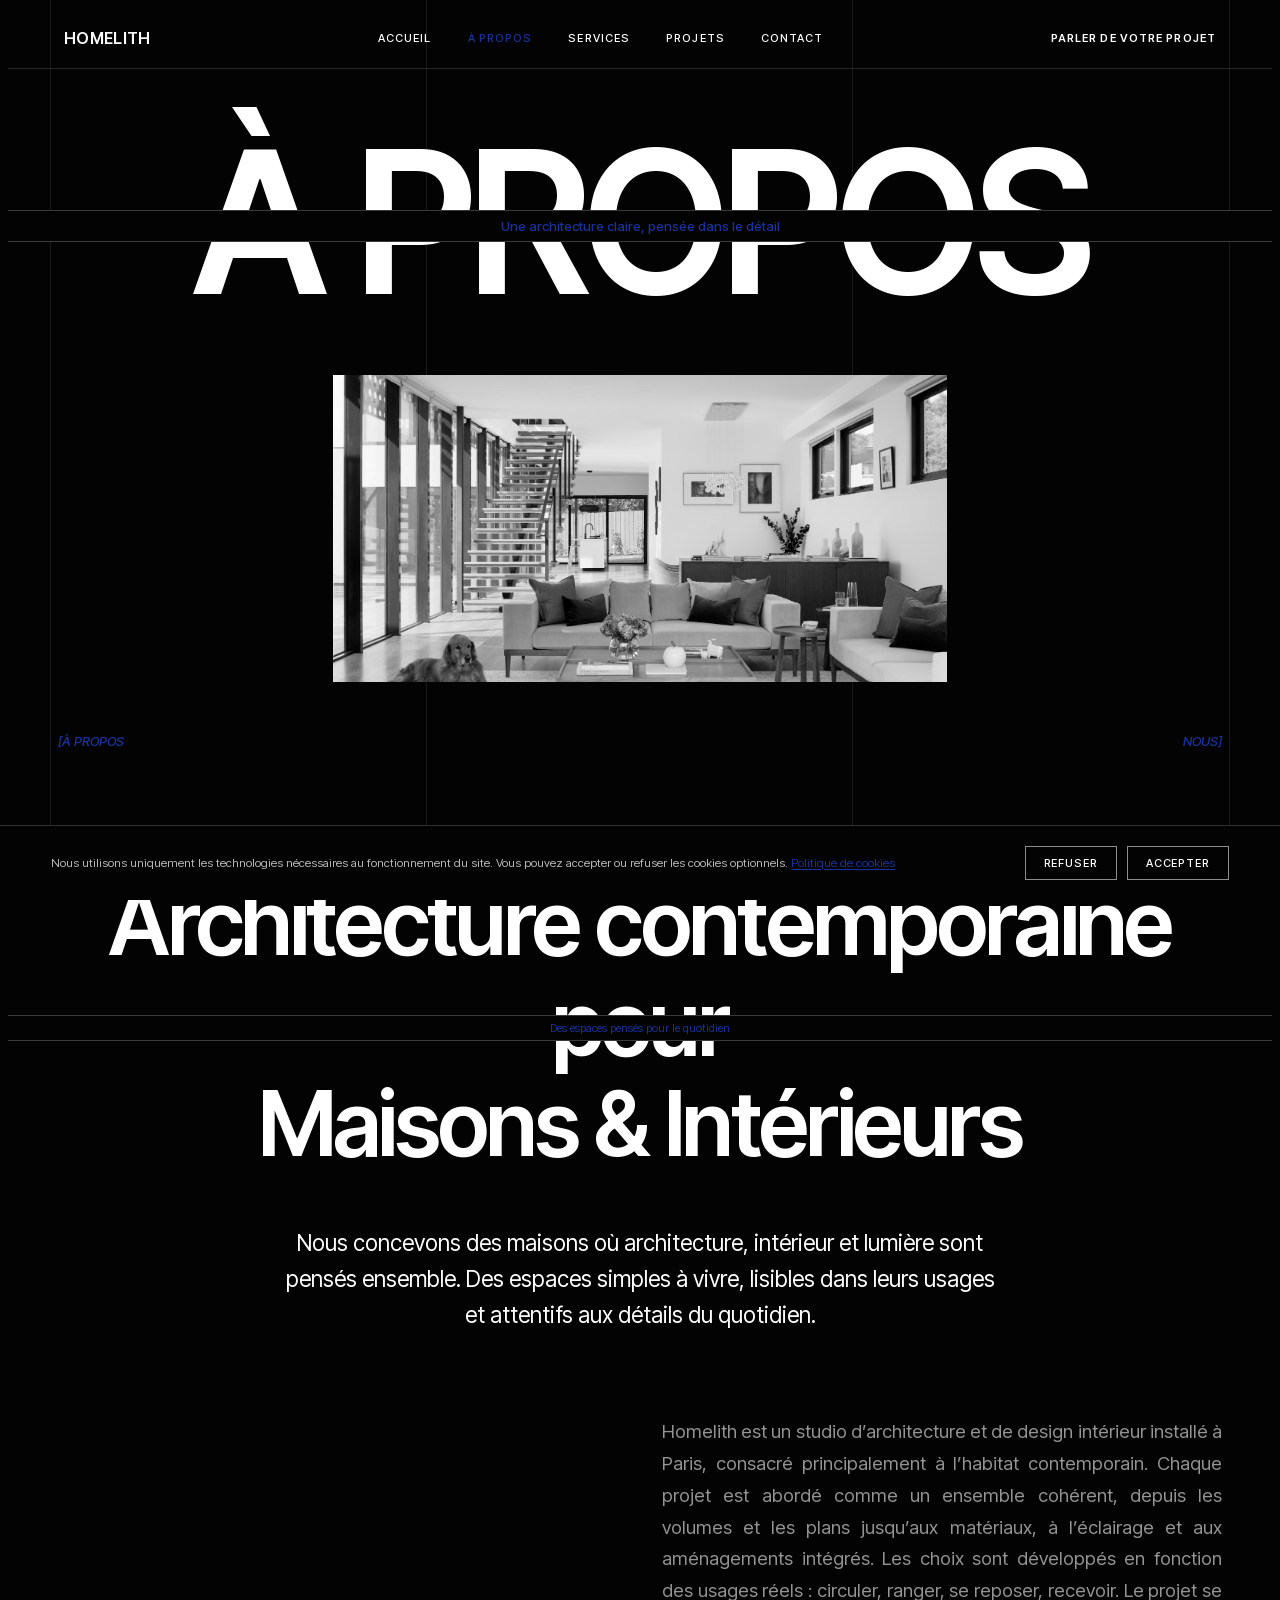
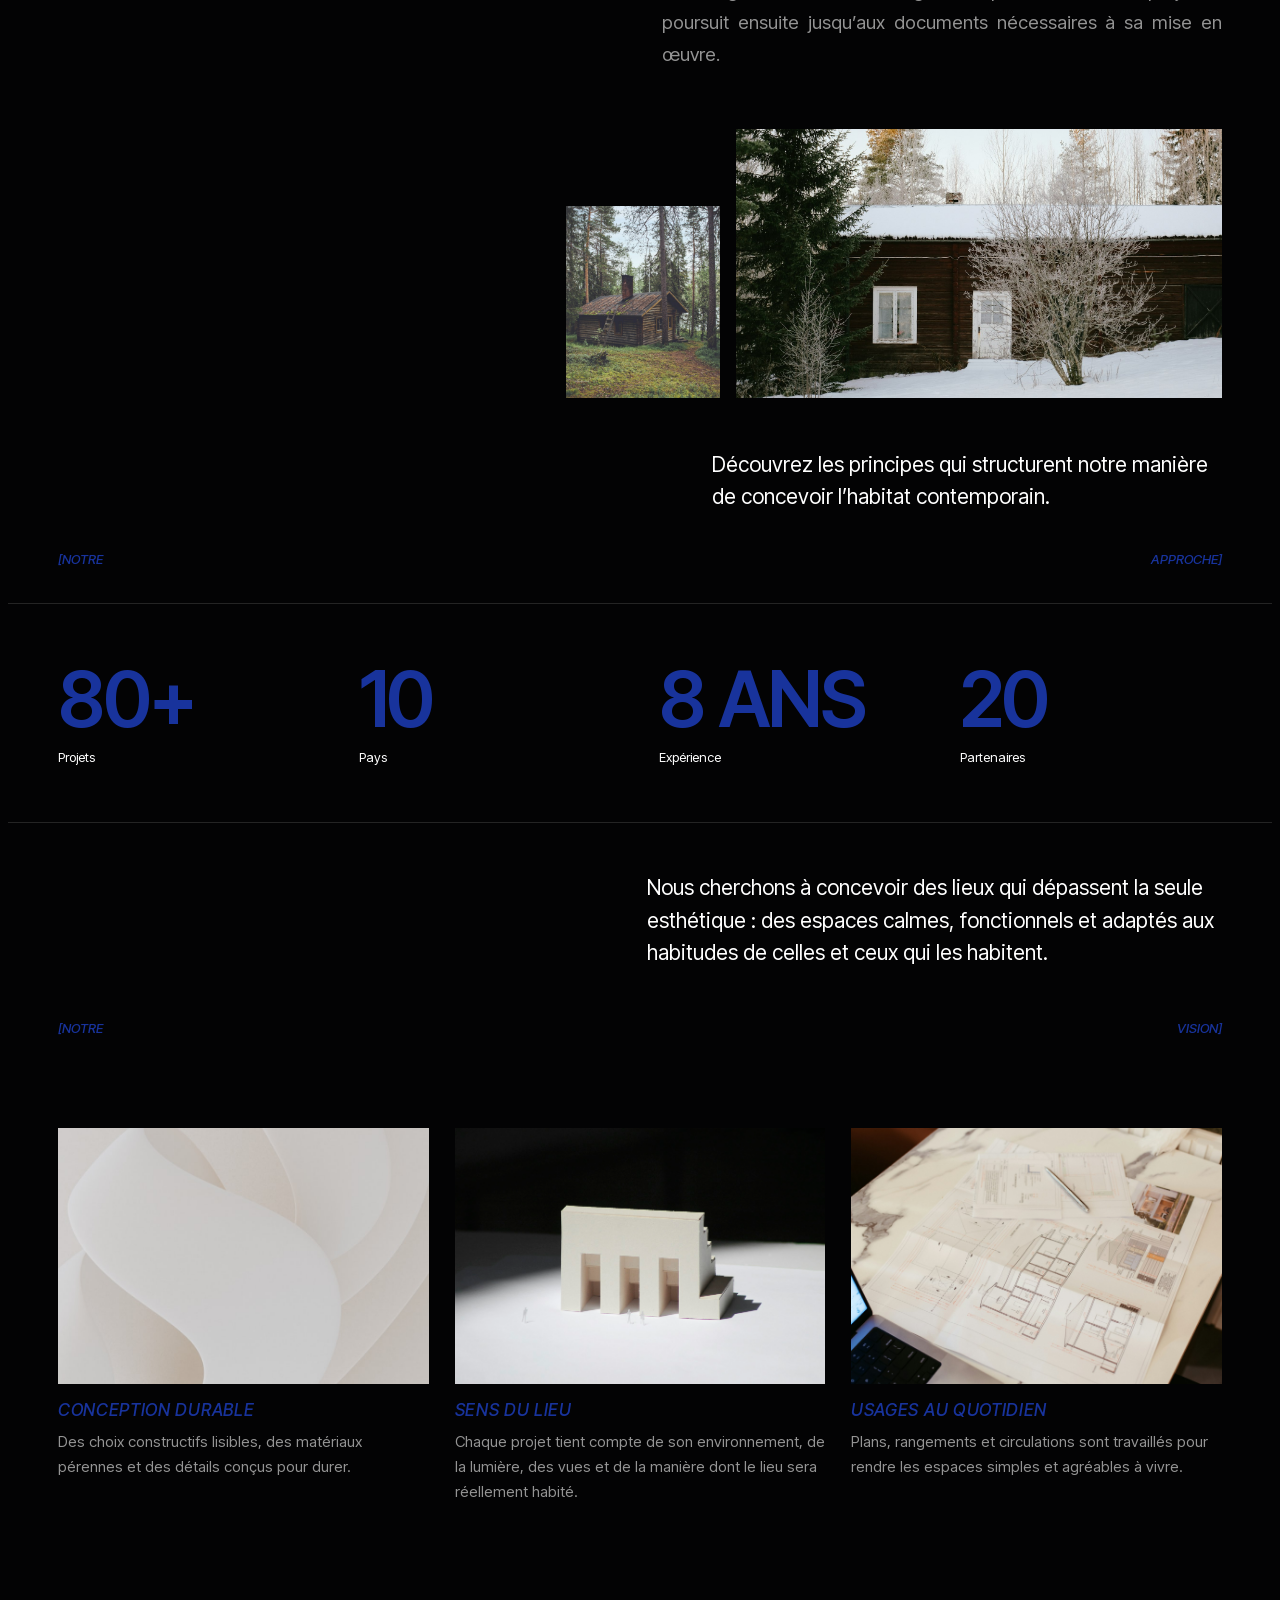
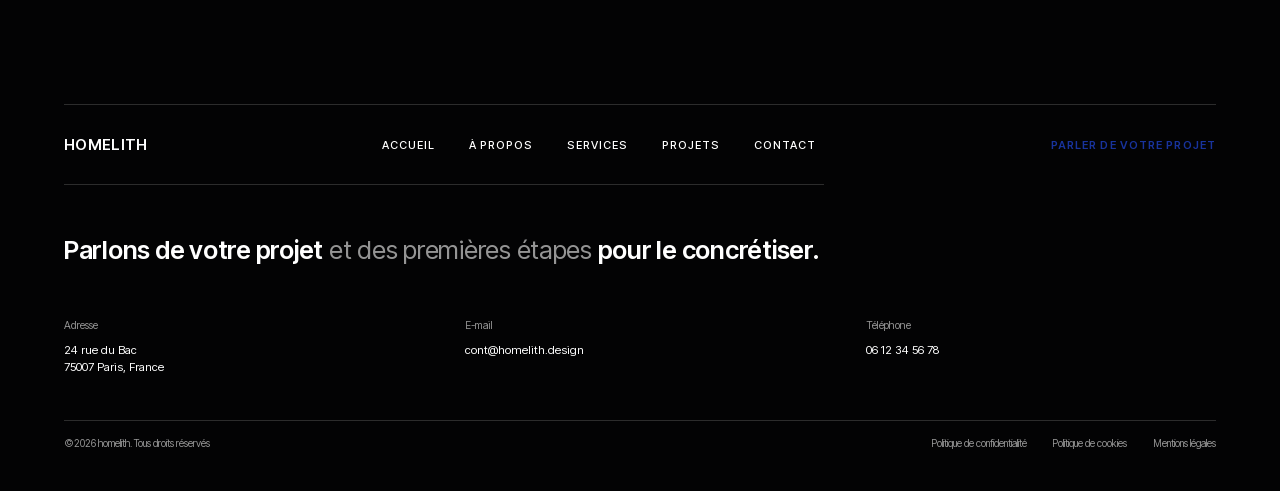
==== commit c9cb9b30: "Ajout des pages légales et gestion des cookies" ====
--- a/about.html
+++ b/about.html
@@ -138,12 +138,12 @@
 <div style="border-top:1px solid rgba(255,255,255,.16);padding-top:16px;display:flex;justify-content:space-between;gap:16px;flex-wrap:wrap;font-size:10px;color:#949494">
 <div>©2026 homelith. Tous droits réservés</div>
 <div style="display:flex;gap:clamp(14px,2vw,26px)">
-<div>Politique de confidentialité</div>
-<div>Politique de cookies</div>
-<div>Mentions légales</div>
+<div onclick="location.href='politique-confidentialite.html'" style="cursor:pointer">Politique de confidentialité</div>
+<div onclick="location.href='politique-cookies.html'" style="cursor:pointer">Politique de cookies</div>
+<div onclick="location.href='mentions-legales.html'" style="cursor:pointer">Mentions légales</div>
 </div>
 </div>
 </footer>
-<script src="assets/js/main.js?v=1d74d351" defer></script>
+<script src="assets/js/main.js?v=1d74d351-ck" defer></script>
 </body>
 </html>
